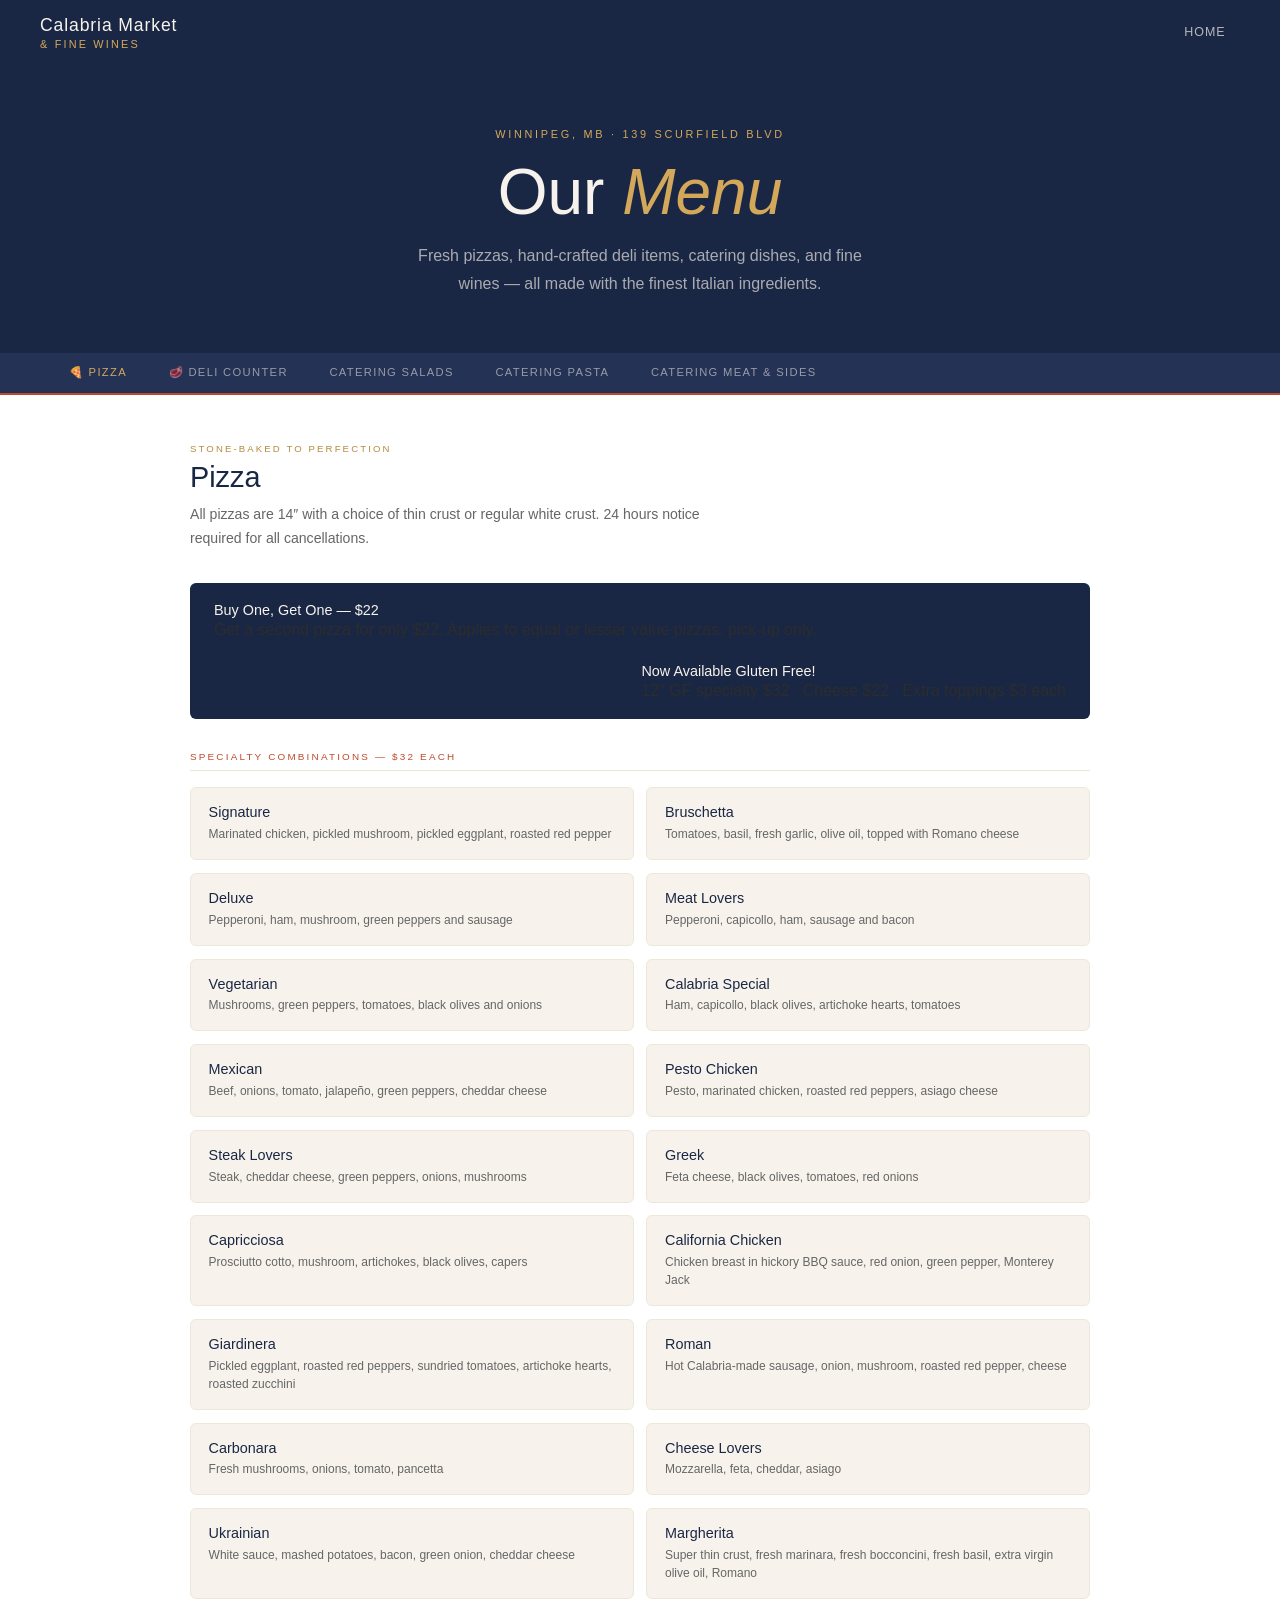
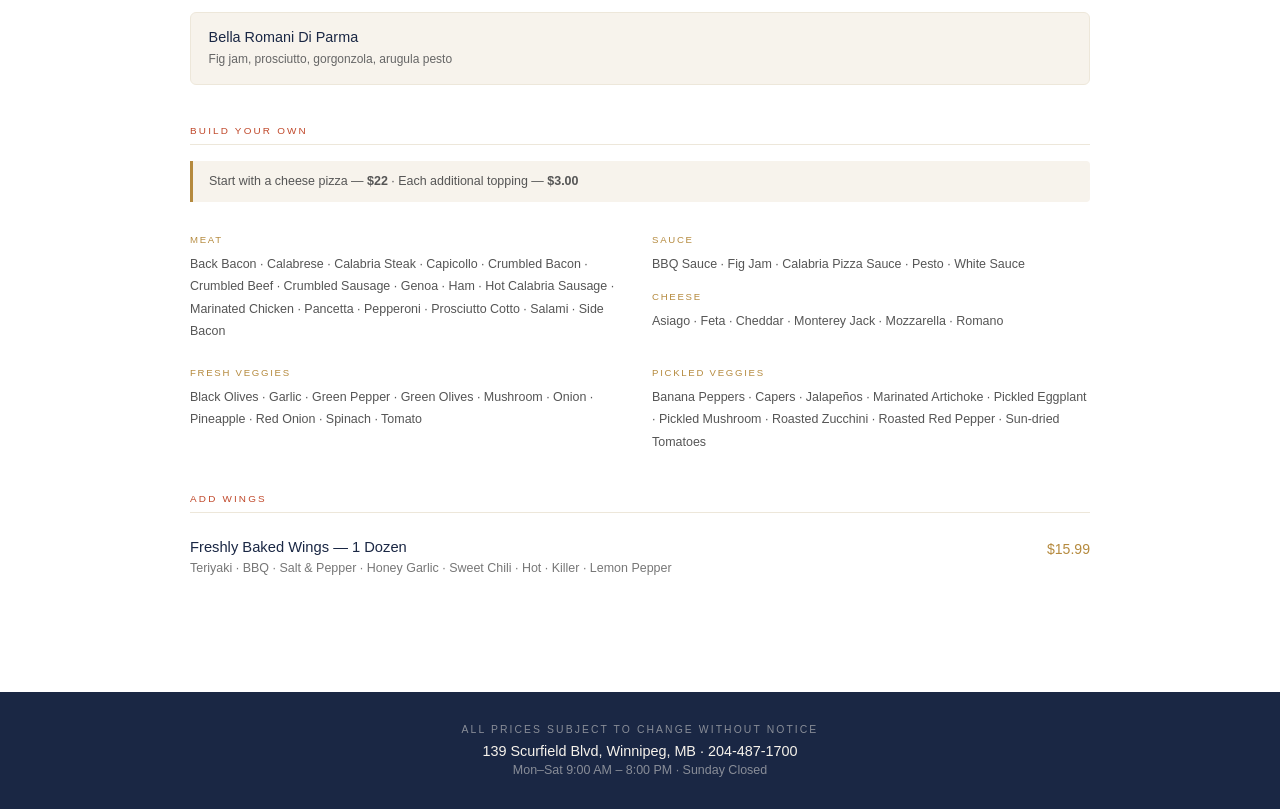
==== menu.html @ a33b6be9 "15-06-2026" ====
<!doctype html>
<html lang="en">
  <head>
    <meta charset="UTF-8" />
    <meta name="viewport" content="width=device-width, initial-scale=1.0" />
    <title>Calabria Market & Fine Wines  Menu</title>
    <link rel="stylesheet" href="css/main.css" />
  </head>
  <body>
    <nav>
      <div class="nav-brand">Calabria Market <span>& Fine Wines</span></div>
      <ul class="nav-links">
        <li><a href="index.html">Home</a></li>
      </ul>
    </nav>

    <section class="titel">
      <div class="titel-tag">Winnipeg, MB · 139 Scurfield Blvd</div>
      <h1>Our <em>Menu</em></h1>
      <p>
        Fresh pizzas, hand-crafted deli items, catering dishes, and fine wines —
        all made with the finest Italian ingredients.
      </p>
    </section>

    <section class="tab-bar">
      <div class="tab active" onclick="showPanel('pizza', this)">🍕 Pizza</div>
      <div class="tab" onclick="showPanel('deli', this)">🥩 Deli Counter</div>
      <div class="tab" onclick="showPanel('salads', this)">
        Catering  Salads
      </div>
      <div class="tab" onclick="showPanel('pasta', this)">
        Catering  Pasta
      </div>
      <div class="tab" onclick="showPanel('meat', this)">
        Catering  Meat & Sides
      </div>
    </section>

    <section class="menu-body">
      <div id="pizza" class="panel active">
        <div class="section-head">
          <div class="tag">Stone-baked to perfection</div>
          <h2>Pizza</h2>
          <p>
            All pizzas are 14″ with a choice of thin crust or regular white
            crust. 24 hours notice required for all cancellations.
          </p>
        </div>
        <div class="deal-strip">
          <div>
            <div class="deal-title">Buy One, Get One — $22</div>
            <p>
              Get a second pizza for only $22. Applies to equal or lesser value
              pizzas, pick-up only.
            </p>
          </div>
          <div style="margin-left: auto">
            <div class="deal-title">Now Available Gluten Free!</div>
            <p>12″ GF specialty $32 · Cheese $22 · Extra toppings $3 each</p>
          </div>
        </div>
        <div class="cat-block">
          <div class="cat-title">Specialty Combinations — $32 each</div>
          <div class="pizza-grid">
            <div class="pizza-card">
              <div class="pizza-card-name">Signature</div>
              <div class="pizza-card-desc">
                Marinated chicken, pickled mushroom, pickled eggplant, roasted
                red pepper
              </div>
            </div>
            <div class="pizza-card">
              <div class="pizza-card-name">Bruschetta</div>
              <div class="pizza-card-desc">
                Tomatoes, basil, fresh garlic, olive oil, topped with Romano
                cheese
              </div>
            </div>
            <div class="pizza-card">
              <div class="pizza-card-name">Deluxe</div>
              <div class="pizza-card-desc">
                Pepperoni, ham, mushroom, green peppers and sausage
              </div>
            </div>
            <div class="pizza-card">
              <div class="pizza-card-name">Meat Lovers</div>
              <div class="pizza-card-desc">
                Pepperoni, capicollo, ham, sausage and bacon
              </div>
            </div>
            <div class="pizza-card">
              <div class="pizza-card-name">Vegetarian</div>
              <div class="pizza-card-desc">
                Mushrooms, green peppers, tomatoes, black olives and onions
              </div>
            </div>
            <div class="pizza-card">
              <div class="pizza-card-name">Calabria Special</div>
              <div class="pizza-card-desc">
                Ham, capicollo, black olives, artichoke hearts, tomatoes
              </div>
            </div>
            <div class="pizza-card">
              <div class="pizza-card-name">Mexican</div>
              <div class="pizza-card-desc">
                Beef, onions, tomato, jalapeño, green peppers, cheddar cheese
              </div>
            </div>
            <div class="pizza-card">
              <div class="pizza-card-name">Pesto Chicken</div>
              <div class="pizza-card-desc">
                Pesto, marinated chicken, roasted red peppers, asiago cheese
              </div>
            </div>
            <div class="pizza-card">
              <div class="pizza-card-name">Steak Lovers</div>
              <div class="pizza-card-desc">
                Steak, cheddar cheese, green peppers, onions, mushrooms
              </div>
            </div>
            <div class="pizza-card">
              <div class="pizza-card-name">Greek</div>
              <div class="pizza-card-desc">
                Feta cheese, black olives, tomatoes, red onions
              </div>
            </div>
            <div class="pizza-card">
              <div class="pizza-card-name">Capricciosa</div>
              <div class="pizza-card-desc">
                Prosciutto cotto, mushroom, artichokes, black olives, capers
              </div>
            </div>
            <div class="pizza-card">
              <div class="pizza-card-name">California Chicken</div>
              <div class="pizza-card-desc">
                Chicken breast in hickory BBQ sauce, red onion, green pepper,
                Monterey Jack
              </div>
            </div>
            <div class="pizza-card">
              <div class="pizza-card-name">Giardinera</div>
              <div class="pizza-card-desc">
                Pickled eggplant, roasted red peppers, sundried tomatoes,
                artichoke hearts, roasted zucchini
              </div>
            </div>
            <div class="pizza-card">
              <div class="pizza-card-name">Roman</div>
              <div class="pizza-card-desc">
                Hot Calabria-made sausage, onion, mushroom, roasted red pepper,
                cheese
              </div>
            </div>
            <div class="pizza-card">
              <div class="pizza-card-name">Carbonara</div>
              <div class="pizza-card-desc">
                Fresh mushrooms, onions, tomato, pancetta
              </div>
            </div>
            <div class="pizza-card">
              <div class="pizza-card-name">Cheese Lovers</div>
              <div class="pizza-card-desc">
                Mozzarella, feta, cheddar, asiago
              </div>
            </div>
            <div class="pizza-card">
              <div class="pizza-card-name">Ukrainian</div>
              <div class="pizza-card-desc">
                White sauce, mashed potatoes, bacon, green onion, cheddar cheese
              </div>
            </div>
            <div class="pizza-card">
              <div class="pizza-card-name">Margherita</div>
              <div class="pizza-card-desc">
                Super thin crust, fresh marinara, fresh bocconcini, fresh basil,
                extra virgin olive oil, Romano
              </div>
            </div>
            <div class="pizza-card" style="grid-column: span 2">
              <div class="pizza-card-name">Bella Romani Di Parma</div>
              <div class="pizza-card-desc">
                Fig jam, prosciutto, gorgonzola, arugula pesto
              </div>
            </div>
          </div>
        </div>
        <div class="cat-block">
          <div class="cat-title">Build Your Own</div>
          <div class="note">
            Start with a cheese pizza — <strong>$22</strong> · Each additional
            topping — <strong>$3.00</strong>
          </div>
          <div class="toppings-grid">
            <div>
              <div class="topping-cat-name">Meat</div>
              <div class="topping-list">
                Back Bacon · Calabrese · Calabria Steak · Capicollo · Crumbled
                Bacon · Crumbled Beef · Crumbled Sausage · Genoa · Ham · Hot
                Calabria Sausage · Marinated Chicken · Pancetta · Pepperoni ·
                Prosciutto Cotto · Salami · Side Bacon
              </div>
            </div>
            <div>
              <div class="topping-cat-name">Sauce</div>
              <div class="topping-list">
                BBQ Sauce · Fig Jam · Calabria Pizza Sauce · Pesto · White Sauce
              </div>
              <div class="topping-cat-name" style="margin-top: 1rem">
                Cheese
              </div>
              <div class="topping-list">
                Asiago · Feta · Cheddar · Monterey Jack · Mozzarella · Romano
              </div>
            </div>
            <div>
              <div class="topping-cat-name">Fresh Veggies</div>
              <div class="topping-list">
                Black Olives · Garlic · Green Pepper · Green Olives · Mushroom ·
                Onion · Pineapple · Red Onion · Spinach · Tomato
              </div>
            </div>
            <div>
              <div class="topping-cat-name">Pickled Veggies</div>
              <div class="topping-list">
                Banana Peppers · Capers · Jalapeños · Marinated Artichoke ·
                Pickled Eggplant · Pickled Mushroom · Roasted Zucchini · Roasted
                Red Pepper · Sun-dried Tomatoes
              </div>
            </div>
          </div>
        </div>
        <div class="cat-block">
          <div class="cat-title">Add Wings</div>
          <div class="item">
            <div class="item-left">
              <div class="item-name">Freshly Baked Wings — 1 Dozen</div>
              <div class="item-desc">
                Teriyaki · BBQ · Salt &amp; Pepper · Honey Garlic · Sweet Chili
                · Hot · Killer · Lemon Pepper
              </div>
            </div>
            <div class="item-price">$15.99</div>
          </div>
        </div>
      </section>

      <div id="deli" class="panel">
        <div class="section-head">
          <div class="tag">Finest European Specialty Products</div>
          <h2>Fresh Deli Counter</h2>
          <p>
            European specialty products that add layers of colour, texture and
            flavour to any meal. House-made preservative-free turkey and roast
            beef, fresh arancini, artisan cheeses, olives, and more.
          </p>
        </div>
        <div class="deli-blocks">
          <div class="deli-block">
            <div class="deli-block-title">Cheese Selection</div>
            <p>
              An assortment from all over the world, including our homegrown,
              local Bothwell Cheese.
            </p>
          </div>
          <div class="deli-block">
            <div class="deli-block-title">Deli Meats</div>
            <p>
              House-made, preservative-free turkey and roast beef. Domestic and
              imported deli meats in all shapes, sizes and flavours.
            </p>
          </div>
          <div class="deli-block">
            <div class="deli-block-title">Sub Station</div>
            <p>
              Fresh, homemade assorted super subs or paninos filled with the
              finest Italian ingredients, all freshly sliced from the deli.
            </p>
          </div>
          <div class="deli-block">
            <div class="deli-block-title">Olive Branch</div>
            <p>
              A fresh variety of olives beyond the ordinary — tapenades,
              spreads, antipastos, pickled and roasted vegetables.
            </p>
          </div>
          <div class="deli-block">
            <div class="deli-block-title">Ready to Eat</div>
            <p>
              Italian Parmesan chicken fingers, authentic arancini (rice balls),
              eggplant parmigiana, and other traditional Italian favourites.
            </p>
          </div>
          <div class="deli-block">
            <div class="deli-block-title">Order Grocery</div>
            <p>
              Many deli items available for online order. Call 204-487-1700 or
              email info@calabriamarket.ca to arrange delivery.
            </p>
          </div>
        </div>
      </div>

      <div id="salads" class="panel">
        <div class="section-head">
          <div class="tag">Catering</div>
          <h2>Salads</h2>
          <p>
            Perfect for any event, large or small. 24 hours notice required for
            all cancellations.
          </p>
        </div>
        <div class="note">
          <strong>Sizing:</strong> 10″ serves 5–8 · 12″ serves 10–15 · 16″
          serves 16–25
        </div>
        <div class="cat-block">
          <div class="cat-title">Salads</div>
          <div class="item">
            <div class="item-left">
              <div class="item-name">Caesar</div>
              <div class="item-desc">
                Romaine lettuce, croutons, parmesan and Caesar dressing
              </div>
            </div>
            <div class="size-prices">
              <span class="size-price">10″ <strong>$45</strong></span
              ><span class="size-price">12″ <strong>$60</strong></span
              ><span class="size-price">16″ <strong>$80</strong></span>
            </div>
          </div>
          <div class="item">
            <div class="item-left">
              <div class="item-name">Italian</div>
              <div class="item-desc">
                Lettuce, tomato, onion, cucumber and Italian dressing
              </div>
            </div>
            <div class="size-prices">
              <span class="size-price">10″ <strong>$45</strong></span
              ><span class="size-price">12″ <strong>$60</strong></span
              ><span class="size-price">16″ <strong>$80</strong></span>
            </div>
          </div>
          <div class="item">
            <div class="item-left">
              <div class="item-name">Greek</div>
              <div class="item-desc">
                Lettuce, tomato, onion, cucumber, feta, Kalamata olives and
                balsamic vinegar
              </div>
            </div>
            <div class="size-prices">
              <span class="size-price">10″ <strong>$50</strong></span
              ><span class="size-price">12″ <strong>$65</strong></span
              ><span class="size-price">16″ <strong>$90</strong></span>
            </div>
          </div>
          <div class="item">
            <div class="item-left">
              <div class="item-name">Cheese</div>
              <div class="item-desc">
                Lettuce, tomato, onions, cucumber, mozzarella, feta, cheddar and
                Italian dressing
              </div>
            </div>
            <div class="size-prices">
              <span class="size-price">10″ <strong>$50</strong></span
              ><span class="size-price">12″ <strong>$65</strong></span
              ><span class="size-price">16″ <strong>$90</strong></span>
            </div>
          </div>
          <div class="item">
            <div class="item-left">
              <div class="item-name">Calabria</div>
              <div class="item-desc">
                Lettuce, tomato, onions, cucumber, mozzarella, cheddar, turkey,
                ham, salami and Italian dressing
              </div>
            </div>
            <div class="size-prices">
              <span class="size-price">10″ <strong>$50</strong></span
              ><span class="size-price">12″ <strong>$65</strong></span
              ><span class="size-price">16″ <strong>$90</strong></span>
            </div>
          </div>
          <div class="item">
            <div class="item-left">
              <div class="item-name">Potato Salad</div>
              <div class="item-desc" style="color: #c0482a">
                Requires 48 hours notice
              </div>
            </div>
            <div class="size-prices">
              <span class="size-price">10″ <strong>$50</strong></span
              ><span class="size-price">12″ <strong>$65</strong></span
              ><span class="size-price">16″ <strong>$90</strong></span>
            </div>
          </div>
          <div class="item">
            <div class="item-left">
              <div class="item-name">Pasta Salad</div>
              <div class="item-desc" style="color: #c0482a">
                Requires 48 hours notice
              </div>
            </div>
            <div class="size-prices">
              <span class="size-price">10″ <strong>$50</strong></span
              ><span class="size-price">12″ <strong>$65</strong></span
              ><span class="size-price">16″ <strong>$90</strong></span>
            </div>
          </div>
          <div class="item">
            <div class="item-left">
              <div class="item-name">Bean Salad</div>
              <div class="item-desc">
                Assorted beans and vegetables tossed in balsamic dressing ·
                <span style="color: #c0482a">48 hours notice</span>
              </div>
            </div>
            <div class="size-prices">
              <span class="size-price">10″ <strong>$55</strong></span
              ><span class="size-price">12″ <strong>$90</strong></span
              ><span class="size-price">16″ <strong>$125</strong></span>
            </div>
          </div>
          <div class="item">
            <div class="item-left">
              <div class="item-name">Arugula Salad</div>
              <div class="item-desc">
                Arugula, cranberries, almonds, fior di latte, house-made
                vinaigrette ·
                <span style="color: #c0482a">48 hours notice</span>
              </div>
            </div>
            <div class="size-prices">
              <span class="size-price">10″ <strong>$50</strong></span
              ><span class="size-price">12″ <strong>$65</strong></span
              ><span class="size-price">16″ <strong>$90</strong></span>
            </div>
          </div>
        </div>
      </div>

      <div id="pasta" class="panel">
        <div class="section-head">
          <div class="tag">Catering</div>
          <h2>Pasta Dishes</h2>
          <p>
            Traditional Italian pastas, available in regular and gluten-free
            versions. 24 hours notice required.
          </p>
        </div>
        <div class="note">
          <strong>Sizing:</strong> Small serves 5–8 · Medium serves 10–15 ·
          Large serves 16–25
        </div>
        <div class="cat-block">
          <div class="cat-title">Classic Pasta</div>
          <div class="item">
            <div class="item-left">
              <div class="item-name">Lasagna</div>
              <div class="item-desc">
                Prepared with ground beef, ricotta &amp; spinach, or vegetarian
              </div>
            </div>
            <div class="size-prices">
              <span class="size-price">Sm <strong>$80</strong></span
              ><span class="size-price">Md <strong>$110</strong></span
              ><span class="size-price">Lg <strong>$140</strong></span>
            </div>
          </div>
          <div class="item">
            <div class="item-left">
              <div class="item-name">Cannelloni</div>
              <div class="item-desc">
                Prepared with meat or ricotta &amp; spinach
              </div>
            </div>
            <div class="size-prices">
              <span class="size-price">Sm <strong>$70</strong></span
              ><span class="size-price">Md <strong>$120</strong></span
              ><span class="size-price">Lg <strong>$140</strong></span>
            </div>
          </div>
          <div class="item">
            <div class="item-left">
              <div class="item-name">Jumbo Shells</div>
              <div class="item-desc">Prepared with spinach &amp; ricotta</div>
            </div>
            <div class="size-prices">
              <span class="size-price">Sm <strong>$70</strong></span
              ><span class="size-price">Md <strong>$120</strong></span
              ><span class="size-price">Lg <strong>$140</strong></span>
            </div>
          </div>
          <div class="item">
            <div class="item-left">
              <div class="item-name">Tortellini</div>
              <div class="item-desc">Prepared with meat or cheese</div>
            </div>
            <div class="size-prices">
              <span class="size-price">Sm <strong>$70</strong></span
              ><span class="size-price">Md <strong>$95</strong></span
              ><span class="size-price">Lg <strong>$125</strong></span>
            </div>
          </div>
          <div class="item">
            <div class="item-left">
              <div class="item-name">Ravioli</div>
              <div class="item-desc">Prepared with meat or cheese</div>
            </div>
            <div class="size-prices">
              <span class="size-price">Sm <strong>$70</strong></span
              ><span class="size-price">Md <strong>$95</strong></span
              ><span class="size-price">Lg <strong>$125</strong></span>
            </div>
          </div>
          <div class="item">
            <div class="item-left">
              <div class="item-name">Pasta Al Forno</div>
              <div class="item-desc">
                Oven baked with meat or tomato sauce and mozzarella cheese
              </div>
            </div>
            <div class="size-prices">
              <span class="size-price">Sm <strong>$70</strong></span
              ><span class="size-price">Md <strong>$95</strong></span
              ><span class="size-price">Lg <strong>$125</strong></span>
            </div>
          </div>
          <div class="item">
            <div class="item-left">
              <div class="item-name">Gnocchi or Cavatelli</div>
              <div class="item-desc">
                Served with tomato or roasted red pepper sauce
              </div>
            </div>
            <div class="size-prices">
              <span class="size-price">Sm <strong>$70</strong></span
              ><span class="size-price">Md <strong>$95</strong></span
              ><span class="size-price">Lg <strong>$125</strong></span>
            </div>
          </div>
          <div class="item">
            <div class="item-left">
              <div class="item-name">Penne — Tomato Sauce</div>
            </div>
            <div class="size-prices">
              <span class="size-price">Sm <strong>$60</strong></span
              ><span class="size-price">Md <strong>$85</strong></span
              ><span class="size-price">Lg <strong>$110</strong></span>
            </div>
          </div>
          <div class="item">
            <div class="item-left">
              <div class="item-name">Penne</div>
              <div class="item-desc">
                Meat, alfredo, rose, roasted red pepper or pesto
              </div>
            </div>
            <div class="size-prices">
              <span class="size-price">Sm <strong>$70</strong></span
              ><span class="size-price">Md <strong>$95</strong></span
              ><span class="size-price">Lg <strong>$125</strong></span>
            </div>
          </div>
          <div class="item">
            <div class="item-left">
              <div class="item-name">Calabrese Arrabbiata</div>
              <div class="item-desc">
                Penne with spicy sausage, onions, mushrooms, red peppers and
                olive oil
              </div>
            </div>
            <div class="size-prices">
              <span class="size-price">Sm <strong>$80</strong></span
              ><span class="size-price">Md <strong>$110</strong></span
              ><span class="size-price">Lg <strong>$140</strong></span>
            </div>
          </div>
          <div class="item">
            <div class="item-left">
              <div class="item-name">Pasta with Sautéed Vegetables</div>
              <div class="item-desc">
                Broccoli, cauliflower, carrots, onions, mushrooms and olive oil
              </div>
            </div>
            <div class="size-prices">
              <span class="size-price">Sm <strong>$80</strong></span
              ><span class="size-price">Md <strong>$110</strong></span
              ><span class="size-price">Lg <strong>$140</strong></span>
            </div>
          </div>
          <div class="item">
            <div class="item-left">
              <div class="item-name">Pasta Carbonara</div>
              <div class="item-desc">
                Pancetta, onion, garlic, white wine and parmigiana
              </div>
            </div>
            <div class="size-prices">
              <span class="size-price">Sm <strong>$80</strong></span
              ><span class="size-price">Md <strong>$110</strong></span
              ><span class="size-price">Lg <strong>$140</strong></span>
            </div>
          </div>
        </div>
        <div class="cat-block">
          <div class="cat-title">Gluten Free Pasta</div>
          <div class="item">
            <div class="item-left">
              <div class="item-name">GF Lasagna</div>
              <div class="item-desc">Prepared with meat or vegetarian</div>
            </div>
            <div class="size-prices">
              <span class="size-price">Sm <strong>$85</strong></span
              ><span class="size-price">Md <strong>$120</strong></span
              ><span class="size-price">Lg <strong>$165</strong></span>
            </div>
          </div>
          <div class="item">
            <div class="item-left">
              <div class="item-name">GF Pasta Al Forno</div>
              <div class="item-desc">Oven baked with meat or tomato sauce</div>
            </div>
            <div class="size-prices">
              <span class="size-price">Sm <strong>$85</strong></span
              ><span class="size-price">Md <strong>$120</strong></span
              ><span class="size-price">Lg <strong>$165</strong></span>
            </div>
          </div>
          <div class="item">
            <div class="item-left">
              <div class="item-name">GF Calabrese Arrabbiata</div>
              <div class="item-desc">
                Penne with spicy sausage, onions, mushrooms, red peppers and
                olive oil
              </div>
            </div>
            <div class="size-prices">
              <span class="size-price">Sm <strong>$90</strong></span
              ><span class="size-price">Md <strong>$95</strong></span
              ><span class="size-price">Lg <strong>$120</strong></span>
            </div>
          </div>
          <div class="item">
            <div class="item-left">
              <div class="item-name">GF Penne — Tomato Sauce</div>
            </div>
            <div class="size-prices">
              <span class="size-price">Sm <strong>$70</strong></span
              ><span class="size-price">Md <strong>$100</strong></span
              ><span class="size-price">Lg <strong>$130</strong></span>
            </div>
          </div>
          <div class="item">
            <div class="item-left">
              <div class="item-name">GF Penne</div>
              <div class="item-desc">
                Meat sauce, roasted red pepper or pesto
              </div>
            </div>
            <div class="size-prices">
              <span class="size-price">Sm <strong>$80</strong></span
              ><span class="size-price">Md <strong>$110</strong></span
              ><span class="size-price">Lg <strong>$135</strong></span>
            </div>
          </div>
        </div>
      </div>

      <div id="meat" class="panel">
        <div class="section-head">
          <div class="tag">Catering</div>
          <h2>Meat Dishes, Sides &amp; Bread</h2>
          <p>
            Minimum of six pieces per meat item, with 24 hours notice required.
          </p>
        </div>
        <div class="cat-block">
          <div class="cat-title">Meat Dishes</div>
          <div class="item">
            <div class="item-left">
              <div class="item-name">Chicken Parmigiana</div>
              <div class="item-desc">With tomato sauce</div>
            </div>
            <div class="item-price">$15 each</div>
          </div>
          <div class="item">
            <div class="item-left">
              <div class="item-name">Chicken Scallopini</div>
            </div>
            <div class="item-price">$14 each</div>
          </div>
          <div class="item">
            <div class="item-left">
              <div class="item-name">Chicken Portofoglio</div>
              <div class="item-desc">
                With prosciutto cotto and swiss cheese filling
              </div>
            </div>
            <div class="item-price">$17 each</div>
          </div>
          <div class="item">
            <div class="item-left">
              <div class="item-name">Italian Sausages</div>
              <div class="item-desc">
                In tomato sauce or white wine/olive oil
              </div>
            </div>
            <div class="item-price">$8 each</div>
          </div>
          <div class="item">
            <div class="item-left">
              <div class="item-name">Chicken or Beef Skewers</div>
            </div>
            <div class="item-price">$9 each</div>
          </div>
          <div class="item">
            <div class="item-left">
              <div class="item-name">Jumbo Meatballs in Tomato Sauce</div>
            </div>
            <div class="item-price">$50/dozen</div>
          </div>
        </div>
        <div class="cat-block">
          <div class="cat-title">Gluten Free Meat Dishes</div>
          <div class="item">
            <div class="item-left">
              <div class="item-name">Chicken Breast</div>
              <div class="item-desc">Pan-fried with spices</div>
            </div>
            <div class="item-price">$12 each</div>
          </div>
          <div class="item">
            <div class="item-left">
              <div class="item-name">GF Chicken Parmigiana</div>
              <div class="item-desc">
                With GF parmigiana crumbs and Romano cheese
              </div>
            </div>
            <div class="item-price">$16 each</div>
          </div>
          <div class="item">
            <div class="item-left">
              <div class="item-name">GF Jumbo Meatballs</div>
              <div class="item-desc">In tomato sauce</div>
            </div>
            <div class="item-price">$56/dozen</div>
          </div>
        </div>
        <div class="cat-block">
          <div class="cat-title">Sides</div>
          <div class="item">
            <div class="item-left">
              <div class="item-name">Roasted Potatoes</div>
              <div class="item-desc">Italian style with peppers and onions</div>
            </div>
            <div class="size-prices">
              <span class="size-price">Sm <strong>$40</strong></span
              ><span class="size-price">Md <strong>$55</strong></span
              ><span class="size-price">Lg <strong>$75</strong></span>
            </div>
          </div>
          <div class="item">
            <div class="item-left">
              <div class="item-name">Mixed Vegetables</div>
              <div class="item-desc">Broccoli, cauliflower, baby carrots</div>
            </div>
            <div class="size-prices">
              <span class="size-price">Sm <strong>$50</strong></span
              ><span class="size-price">Md <strong>$70</strong></span
              ><span class="size-price">Lg <strong>$85</strong></span>
            </div>
          </div>
        </div>
        <div class="cat-block">
          <div class="cat-title">Bread</div>
          <div class="item">
            <div class="item-left">
              <div class="item-name">Cheese Toast (2 slices)</div>
            </div>
            <div class="item-price">$5.50</div>
          </div>
          <div class="item">
            <div class="item-left">
              <div class="item-name">Garlic Toast (2 slices)</div>
            </div>
            <div class="item-price">$3.50</div>
          </div>
          <div class="item">
            <div class="item-left">
              <div class="item-name">
                Buns — Italian panini or dinner rolls with butter
              </div>
            </div>
            <div class="item-price">$1.50</div>
          </div>
          <div class="item">
            <div class="item-left">
              <div class="item-name">Cracker Basket (assorted)</div>
            </div>
            <div class="size-prices">
              <span class="size-price">Sm <strong>$20</strong></span
              ><span class="size-price">Lg <strong>$30</strong></span>
            </div>
          </div>
          <div class="item">
            <div class="item-left">
              <div class="item-name">Oregano Pita / Bread Basket</div>
            </div>
            <div class="size-prices">
              <span class="size-price">Sm <strong>$22</strong></span
              ><span class="size-price">Lg <strong>$32</strong></span>
            </div>
          </div>
          <div class="item">
            <div class="item-left">
              <div class="item-name">
                Focaccia with Tomato — Square Pan (32 pcs)
              </div>
              <div class="item-desc" style="color: #c0482a">
                Requires 24 hours notice
              </div>
            </div>
            <div class="item-price">$45</div>
          </div>
        </div>
        <div class="cat-block">
          <div class="cat-title">Beverages</div>
          <div class="item">
            <div class="item-left"><div class="item-name">Canned Pop</div></div>
            <div class="item-price">$2.25</div>
          </div>
          <div class="item">
            <div class="item-left">
              <div class="item-name">Bottled Water</div>
            </div>
            <div class="item-price">$2.25</div>
          </div>
          <div class="item">
            <div class="item-left">
              <div class="item-name">Bottled Drinks</div>
            </div>
            <div class="item-price">$3.50</div>
          </div>
        </div>
      </div>
    </div>

    <div class="footer-bar">
      <div class="note-text">All prices subject to change without notice</div>
      <div class="addr">139 Scurfield Blvd, Winnipeg, MB · 204-487-1700</div>
      <div class="hrs">Mon–Sat 9:00 AM – 8:00 PM · Sunday Closed</div>
    </div>

    
  </body>
</html>
---- css/main.css ----
* {
  margin: 0;
  padding: 0;
  box-sizing: border-box;
}
body {
  font-family: sans-serif;
  color: #2c2c2c;
  background: #fff;
}

:root {
  --navy: #1a2744;
  --navy-light: #243255;
  --sand: #f7f3ec;
  --sand-dark: #ede7da;
  --rust: #c0482a;
  --brass: #b58a3e;
  --brass-light: #d4a85a;
  --indent: 3rem;
}

nav {
  position: sticky;
  top: 0;
  background: var(--navy);
  display: flex;
  align-items: center;
  justify-content: space-between;
  padding: 0 2.5rem;
  height: 64px;
  z-index: 100;
}
.nav-brand {
  color: var(--sand);
  font-size: 1.1rem;
  font-weight: 500;
  letter-spacing: 0.05em;
}
.nav-brand span {
  color: var(--brass-light);
  font-size: 0.68rem;
  letter-spacing: 0.2em;
  text-transform: uppercase;
  display: block;
  font-weight: 400;
  margin-top: 2px;
}
.nav-links {
  display: flex;
  gap: 0;
  list-style: none;
}
.nav-links a {
  color: rgba(247, 243, 236, 0.7);
  text-decoration: none;
  font-size: 0.78rem;
  letter-spacing: 0.08em;
  text-transform: uppercase;
  font-weight: 500;
  padding: 0 0.9rem;
  line-height: 64px;
  transition: color 0.2s;
}
.nav-links a:hover {
  color: var(--brass-light);
}
.nav-links .nav-cta {
  background: var(--rust);
  color: #fff;
  border-radius: 4px;
  line-height: 36px;
  height: 36px;
  align-self: center;
  display: inline-block;
  padding: 0 1.1rem;
}

.title {
  background: var(--navy);
  min-height: 90vh;
  display: flex;
  align-items: center;
  justify-content: center;
  text-align: center;
  padding: 4rem 2rem;
}

.titel-tag {
  font-size: 0.68rem;
  letter-spacing: 0.25em;
  text-transform: uppercase;
  color: var(--brass-light);
  font-weight: 500;
  margin-bottom: 1.2rem;
}
.titel h1 {
  font-size: clamp(2.4rem, 5vw, 4.2rem);
  color: var(--sand);
  font-weight: 500;
  line-height: 1.15;
  margin-bottom: 1rem;
}
.titel h1 em {
  font-style: italic;
  color: var(--brass-light);
}
.titel p {
  font-size: 1.05rem;
  color: rgba(247, 243, 236, 0.65);
  max-width: 500px;
  margin: 0 auto 2.5rem;
  line-height: 1.7;
}
.btn {
  display: inline-block;
  padding: 0.8rem 2rem;
  border-radius: 4px;
  text-decoration: none;
  font-size: 0.78rem;
  letter-spacing: 0.1em;
  text-transform: uppercase;
  font-weight: 500;
  cursor: pointer;
  transition: all 0.2s;
}
.btn-filled {
  background: var(--brass);
  color: var(--navy);
}
.btn-filled:hover {
  background: var(--brass-light);
}
.btn-ghost {
  border: 1.5px solid rgba(247, 243, 236, 0.35);
  color: var(--sand);
  background: transparent;
}
.btn-ghost:hover {
  border-color: var(--sand);
}

.hours-strip {
  background: var(--rust);
  display: flex;
  justify-content: center;
  gap: 4rem;
  flex-wrap: wrap;
  padding: 1.3rem 2rem;
}
.hours-item {
  color: #fff;
  display: flex;
  align-items: center;
  gap: 0.8rem;
}
.hours-item i {
  font-size: 1.1rem;
  color: rgba(255, 255, 255, 0.7);
}
.hours-item .label {
  font-size: 0.62rem;
  letter-spacing: 0.18em;
  text-transform: uppercase;
  color: rgba(255, 255, 255, 0.65);
}
.hours-item .val {
  font-size: 0.92rem;
  font-weight: 500;
}

section {
  padding: 5rem 2.5rem;
}

.about-wrap {
  max-width: 1050px;
  margin: 0 auto;
  display: grid;
  grid-template-columns: 1fr 1fr;
  gap: 4rem;
  align-items: center;
}
.tag {
  font-size: 0.65rem;
  letter-spacing: 0.22em;
  text-transform: uppercase;
  color: var(--brass);
  font-weight: 500;
  margin-bottom: 0.7rem;
}
.section-title {
  font-size: clamp(1.7rem, 3vw, 2.4rem);
  font-weight: 500;
  color: var(--navy);
  line-height: 1.2;
  margin-bottom: 1rem;
}
.body-text {
  font-size: 0.95rem;
  color: #555;
  line-height: 1.8;
  max-width: 500px;
}
.stats {
  display: flex;
  gap: 2rem;
  margin-top: 2rem;
  flex-wrap: wrap;
}
.stat {
  border-left: 2px solid var(--brass);
  padding-left: 1rem;
}
.stat-num {
  font-size: 1.8rem;
  font-weight: 500;
  color: var(--navy);
  line-height: 1;
}
.stat-label {
  font-size: 0.7rem;
  letter-spacing: 0.08em;
  text-transform: uppercase;
  color: #888;
  margin-top: 0.2rem;
}

.img-block {
  background: var(--navy-light);
  border-radius: 6px;
  aspect-ratio: 4/5;
  display: flex;
  align-items: center;
  justify-content: center;
  color: rgba(247, 243, 236, 0.2);
  font-size: 0.8rem;
  letter-spacing: 0.1em;
  text-transform: uppercase;
}
.img-block i {
  font-size: 3rem;
  display: block;
  margin-bottom: 0.5rem;
  text-align: center;
  color: rgba(247, 243, 236, 0.2);
}

.menu-section {
  background: var(--sand);
}
.menu-header {
  text-align: center;
  max-width: 600px;
  margin: 0 auto 3rem;
}
.menu-grid {
  max-width: 1050px;
  margin: 0 auto;
  display: grid;
  grid-template-columns: repeat(3, 1fr);
  gap: 1.2rem;
}
.menu-card {
  background: #fff;
  border-radius: 6px;
  padding: 2rem 1.5rem;
  border: 1px solid var(--sand-dark);
  text-align: center;
  transition: transform 0.2s;
  cursor: pointer;
}
.menu-card:hover {
  transform: translateY(-3px);
}
.menu-card i {
  font-size: 2rem;
  color: var(--brass);
  display: block;
  margin-bottom: 0.8rem;
}
.menu-card-name {
  font-size: 1.05rem;
  font-weight: 500;
  color: var(--navy);
  margin-bottom: 0.4rem;
}
.menu-card-desc {
  font-size: 0.82rem;
  color: #666;
  line-height: 1.5;
}

.callout {
  background: var(--navy);
  text-align: center;
}
.callout-inner {
  max-width: 580px;
  margin: 0 auto;
}
.callout .tag {
  color: var(--brass-light);
}
.callout .section-title {
  color: var(--sand);
}
.callout p {
  color: rgba(247, 243, 236, 0.65);
  line-height: 1.7;
  margin-bottom: 2rem;
  font-size: 0.95rem;
}

.contact-section {
  background: var(--sand);
}
.contact-inner {
  max-width: 1050px;
  margin: 0 auto;
  display: grid;
  grid-template-columns: 1fr 1fr;
  gap: 4rem;
  align-items: start;
}
.contact-list {
  margin-top: 1.5rem;
  display: flex;
  flex-direction: column;
  gap: 1.4rem;
}
.contact-row {
  display: flex;
  align-items: flex-start;
  gap: 1rem;
}
.contact-icon {
  width: 40px;
  height: 40px;
  flex-shrink: 0;
  background: var(--navy);
  border-radius: 50%;
  display: flex;
  align-items: center;
  justify-content: center;
}
.contact-icon i {
  font-size: 1rem;
  color: var(--brass-light);
}
.contact-lbl {
  font-size: 0.62rem;
  letter-spacing: 0.15em;
  text-transform: uppercase;
  color: var(--brass);
  font-weight: 500;
  margin-bottom: 0.15rem;
}
.contact-val {
  font-size: 0.95rem;
  color: #2c2c2c;
}

.map-box {
  background: var(--navy-light);
  border-radius: 6px;
  height: 300px;
  display: flex;
  flex-direction: column;
  align-items: center;
  justify-content: center;
  color: rgba(247, 243, 236, 0.4);
  gap: 0.7rem;
}
.map-box i {
  font-size: 2.5rem;
}
.map-box span {
  font-size: 0.8rem;
  letter-spacing: 0.1em;
  text-transform: uppercase;
}

footer {
  background: #111827;
  padding: 3rem 2.5rem 1.5rem;
}
.footer-inner {
  max-width: 1050px;
  margin: 0 auto;
  display: grid;
  grid-template-columns: 2fr 1fr 1fr;
  gap: 3rem;
  padding-bottom: 2rem;
  border-bottom: 1px solid rgba(255, 255, 255, 0.08);
}
.footer-name {
  color: var(--sand);
  font-size: 1.1rem;
  font-weight: 500;
  margin-bottom: 0.4rem;
}
.footer-sub {
  font-size: 0.8rem;
  color: rgba(247, 243, 236, 0.35);
  line-height: 1.6;
}
.footer-col-title {
  font-size: 0.62rem;
  letter-spacing: 0.18em;
  text-transform: uppercase;
  color: var(--brass);
  font-weight: 500;
  margin-bottom: 1rem;
}
.footer-links {
  list-style: none;
  display: flex;
  flex-direction: column;
  gap: 0.5rem;
}
.footer-links a {
  color: rgba(247, 243, 236, 0.5);
  text-decoration: none;
  font-size: 0.85rem;
  transition: color 0.2s;
}
.footer-links a:hover {
  color: var(--brass-light);
}
.footer-bottom {
  max-width: 1050px;
  margin: 1.2rem auto 0;
  font-size: 0.72rem;
  color: rgba(247, 243, 236, 0.25);
  display: flex;
  justify-content: space-between;
}

@media (max-width: 900px) {
  nav {
    padding: 0 1.5rem;
  }
  .nav-links {
    display: none;
  }
  section {
    padding: 3.5rem 1.5rem;
  }
  .about-wrap {
    grid-template-columns: 1fr;
    gap: 2rem;
  }
  .img-block {
    aspect-ratio: 16/9;
  }
  .menu-grid {
    grid-template-columns: 1fr 1fr;
  }
  .contact-inner {
    grid-template-columns: 1fr;
    gap: 2rem;
  }
  .footer-inner {
    grid-template-columns: 1fr 1fr;
    gap: 2rem;
  }
  .hours-strip {
    gap: 2rem;
  }
}

@media (max-width: 600px) {
  .menu-grid {
    grid-template-columns: 1fr;
  }
  .footer-inner {
    grid-template-columns: 1fr;
  }
}

      /* TITEL */
      .titel {
        background: var(--navy);
        padding: 4rem var(--indent) 3.5rem;
        text-align: center;
      }
      .titel-tag {
        font-size: 0.68rem;
        letter-spacing: 0.25em;
        text-transform: uppercase;
        color: var(--brass-light);
        font-weight: 500;
        margin-bottom: 1rem;
      }
      .titel h1 {
        font-size: clamp(2.2rem, 5vw, 4rem);
        color: var(--sand);
        font-weight: 500;
        line-height: 1.15;
        margin-bottom: 0.8rem;
      }
      .titel h1 em {
        font-style: italic;
        color: var(--brass-light);
      }
      .titel p {
        font-size: 1rem;
        color: rgba(247, 243, 236, 0.65);
        max-width: 480px;
        margin: 0 auto;
        line-height: 1.7;
      }

      /* TABS */
      .tab-bar {
        background: var(--navy-light);
        display: flex;
        overflow-x: auto;
        border-bottom: 2px solid var(--rust);
        padding: 0 var(--indent);
      }
      .tab-bar::-webkit-scrollbar {
        height: 3px;
      }
      .tab-bar::-webkit-scrollbar-thumb {
        background: var(--brass);
      }
      .tab {
        padding: 0.85rem 1.3rem;
        color: rgba(247, 243, 236, 0.55);
        font-size: 0.7rem;
        letter-spacing: 0.12em;
        text-transform: uppercase;
        font-weight: 500;
        cursor: pointer;
        white-space: nowrap;
        border-bottom: 2px solid transparent;
        margin-bottom: -2px;
        transition: all 0.2s;
      }
      .tab:hover {
        color: var(--sand);
      }
      .tab.active {
        color: var(--brass-light);
        border-bottom-color: var(--brass-light);
      }

      /* MENU BODY */
      .menu-body {
        padding: 3rem var(--indent) 4rem;
      }
      .panel {
        display: none;
        max-width: 900px;
        margin: 0 auto;
      }
      .panel.active {
        display: block;
      }

      .section-head {
        margin-bottom: 2rem;
      }
      .section-head .tag {
        font-size: 0.6rem;
        letter-spacing: 0.22em;
        text-transform: uppercase;
        color: var(--brass);
        font-weight: 500;
        margin-bottom: 0.4rem;
      }
      .section-head h2 {
        font-size: 1.8rem;
        font-weight: 500;
        color: var(--navy);
        line-height: 1.2;
        margin-bottom: 0.5rem;
      }
      .section-head p {
        font-size: 0.88rem;
        color: #666;
        line-height: 1.7;
        max-width: 560px;
      }

      .note {
        background: var(--sand);
        border-left: 3px solid var(--brass);
        border-radius: 0 4px 4px 0;
        padding: 0.7rem 1rem;
        font-size: 0.78rem;
        color: #555;
        margin-bottom: 2rem;
        line-height: 1.5;
      }

      .cat-block {
        margin-bottom: 2.5rem;
      }
      .cat-title {
        font-size: 0.62rem;
        letter-spacing: 0.22em;
        text-transform: uppercase;
        color: var(--rust);
        font-weight: 500;
        margin-bottom: 1rem;
        padding-bottom: 0.5rem;
        border-bottom: 1px solid var(--sand-dark);
      }

      .item {
        display: flex;
        justify-content: space-between;
        align-items: flex-start;
        padding: 0.65rem 0;
        border-bottom: 0.5px solid #eee;
        gap: 1rem;
      }
      .item:last-child {
        border-bottom: none;
      }
      .item-left {
        flex: 1;
      }
      .item-name {
        font-size: 0.92rem;
        font-weight: 500;
        color: var(--navy);
        margin-bottom: 0.2rem;
      }
      .item-desc {
        font-size: 0.78rem;
        color: #777;
        line-height: 1.5;
      }
      .item-price {
        font-size: 0.88rem;
        font-weight: 500;
        color: var(--brass);
        white-space: nowrap;
        padding-top: 0.1rem;
      }
      .size-prices {
        display: flex;
        flex-direction: column;
        gap: 0.2rem;
        text-align: right;
      }
      .size-price {
        font-size: 0.75rem;
        color: #777;
        white-space: nowrap;
      }
      .size-price strong {
        color: var(--brass);
        font-weight: 500;
      }

      .pizza-grid {
        display: grid;
        grid-template-columns: 1fr 1fr;
        gap: 0.8rem;
      }
      .pizza-card {
        background: var(--sand);
        border-radius: 6px;
        padding: 1rem 1.1rem;
        border: 1px solid var(--sand-dark);
      }
      .pizza-card-name {
        font-size: 0.9rem;
        font-weight: 500;
        color: var(--navy);
        margin-bottom: 0.3rem;
      }
      .pizza-card-desc {
        font-size: 0.75rem;
        color: #666;
        line-height: 1.5;
      }

      .toppings-grid {
        display: grid;
        grid-template-columns: 1fr 1fr;
        gap: 1.5rem;
        margin-top: 1rem;
      }
      .topping-cat-name {
        font-size: 0.6rem;
        letter-spacing: 0.18em;
        text-transform: uppercase;
        color: var(--brass);
        font-weight: 500;
        margin-bottom: 0.5rem;
      }
      .topping-list {
        font-size: 0.78rem;
        color: #555;
        line-height: 1.8;
      }

      .deal-strip {
        background: var(--navy);
        border-radius: 6px;
        padding: 1.2rem 1.5rem;
        margin-bottom: 2rem;
        display: flex;
        gap: 1.5rem;
        flex-wrap: wrap;
        align-items: center;
      }
      .deal-icon {
        color: var(--brass-light);
        font-size: 1.6rem;
      }
      .deal-title {
        color: var(--sand);
        font-size: 0.9rem;
        font-weight: 500;
        margin-bottom: 0.2rem;
      }
      .deal-text p {
        color: rgba(247, 243, 236, 0.65);
        font-size: 0.78rem;
        line-height: 1.5;
      }

      .deli-blocks {
        display: grid;
        grid-template-columns: 1fr 1fr;
        gap: 1.5rem;
      }
      .deli-block {
        background: var(--sand);
        border-radius: 6px;
        padding: 1.2rem;
        border: 1px solid var(--sand-dark);
      }
      .deli-block-title {
        font-size: 0.78rem;
        font-weight: 500;
        color: var(--navy);
        margin-bottom: 0.4rem;
      }
      .deli-block p {
        font-size: 0.78rem;
        color: #666;
        line-height: 1.6;
      }

      .footer-bar {
        background: var(--navy);
        padding: 2rem var(--indent);
        text-align: center;
      }
      .footer-bar .note-text {
        color: rgba(247, 243, 236, 0.5);
        font-size: 0.65rem;
        letter-spacing: 0.2em;
        text-transform: uppercase;
        margin-bottom: 0.5rem;
      }
      .footer-bar .addr {
        color: var(--sand);
        font-size: 0.9rem;
        font-weight: 500;
      }
      .footer-bar .hrs {
        color: rgba(247, 243, 236, 0.5);
        font-size: 0.78rem;
        margin-top: 0.3rem;
      }

      @media (max-width: 700px) {
        :root {
          --indent: 1.25rem;
        }
        .pizza-grid,
        .toppings-grid,
        .deli-blocks {
          grid-template-columns: 1fr;
        }
        nav {
          padding: 0 var(--indent);
        }
        .nav-links {
          display: none;
        }
      }
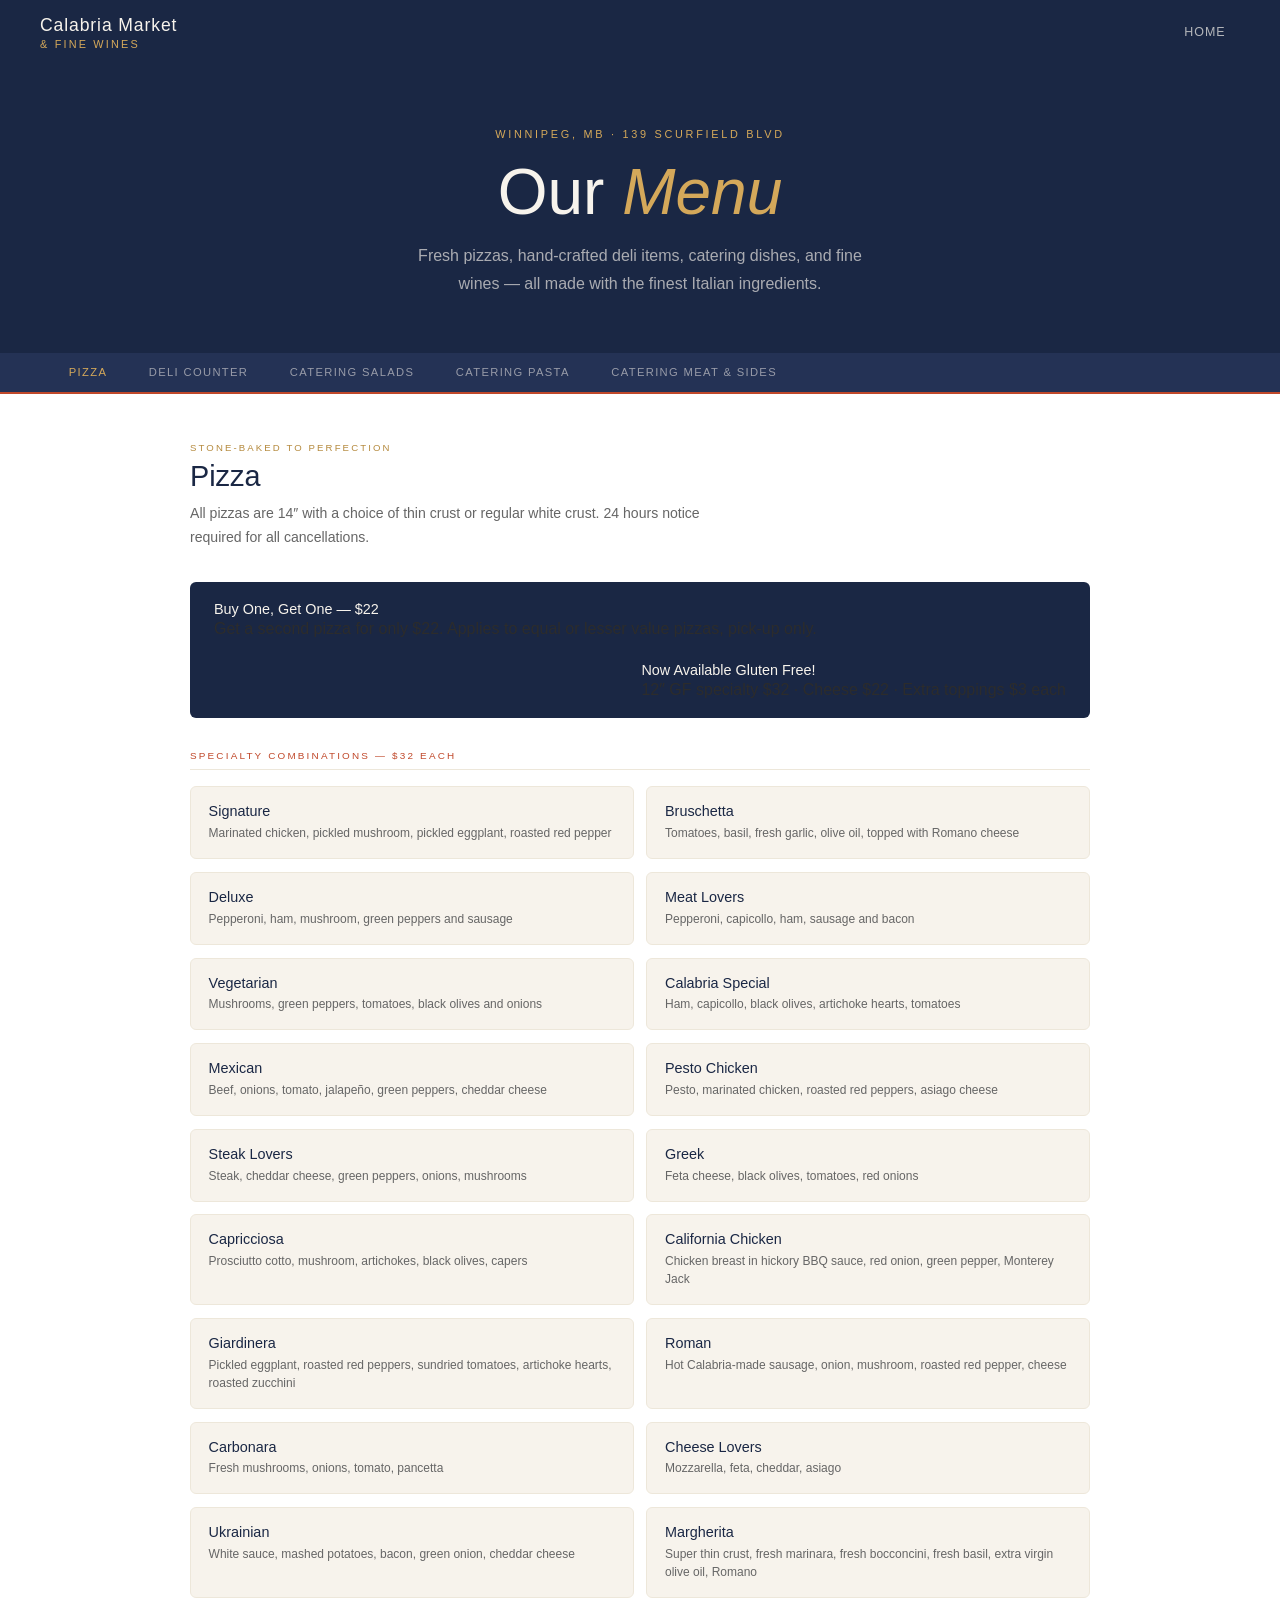
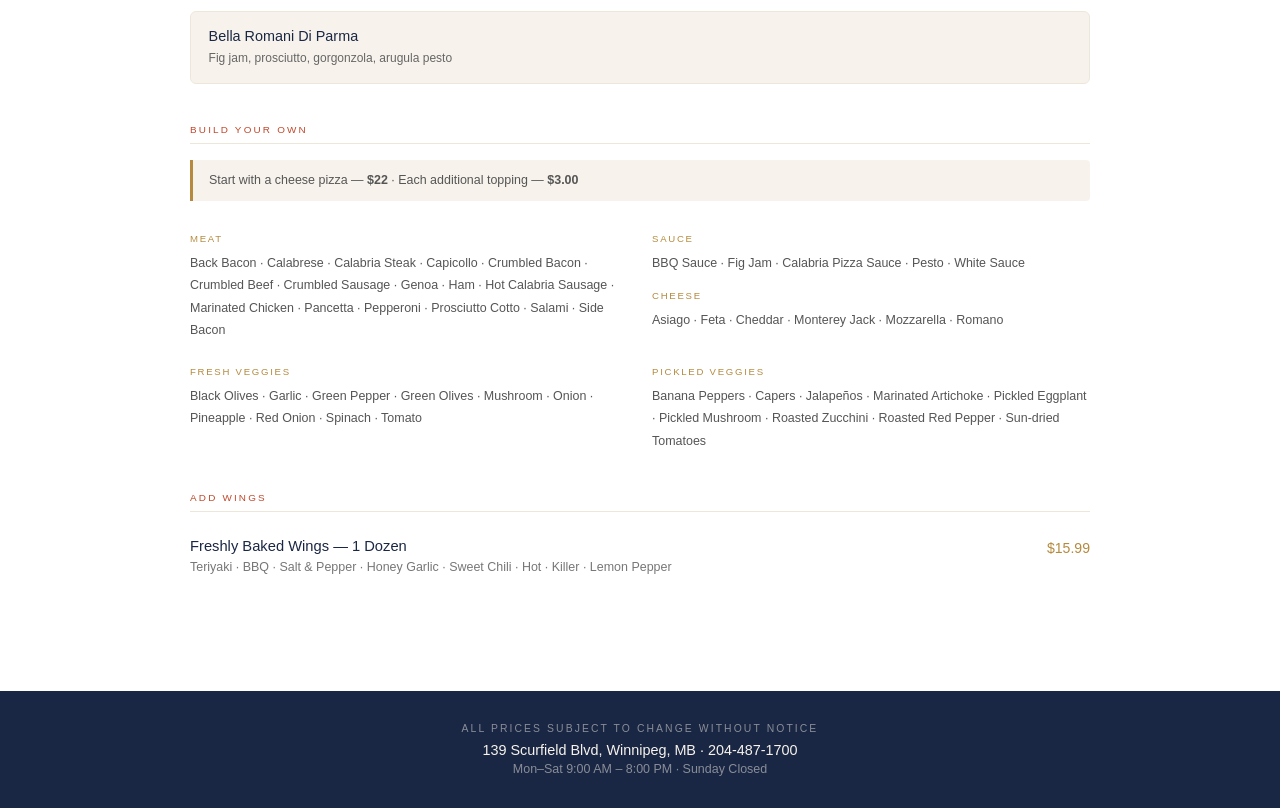
==== commit 6235e484: "smalllllllll thing" ====
--- a/menu.html
+++ b/menu.html
@@ -14,18 +14,18 @@
       </ul>
     </nav>
 
-    <section class="titel">
+    <header class="titel">
       <div class="titel-tag">Winnipeg, MB · 139 Scurfield Blvd</div>
       <h1>Our <em>Menu</em></h1>
       <p>
         Fresh pizzas, hand-crafted deli items, catering dishes, and fine wines —
         all made with the finest Italian ingredients.
       </p>
-    </section>
+    </header>
 
     <section class="tab-bar">
-      <div class="tab active" onclick="showPanel('pizza', this)">🍕 Pizza</div>
-      <div class="tab" onclick="showPanel('deli', this)">🥩 Deli Counter</div>
+      <div class="tab active" onclick="showPanel('pizza', this)"> Pizza</div>
+      <div class="tab" onclick="showPanel('deli', this)"> Deli Counter</div>
       <div class="tab" onclick="showPanel('salads', this)">
         Catering  Salads
       </div>
